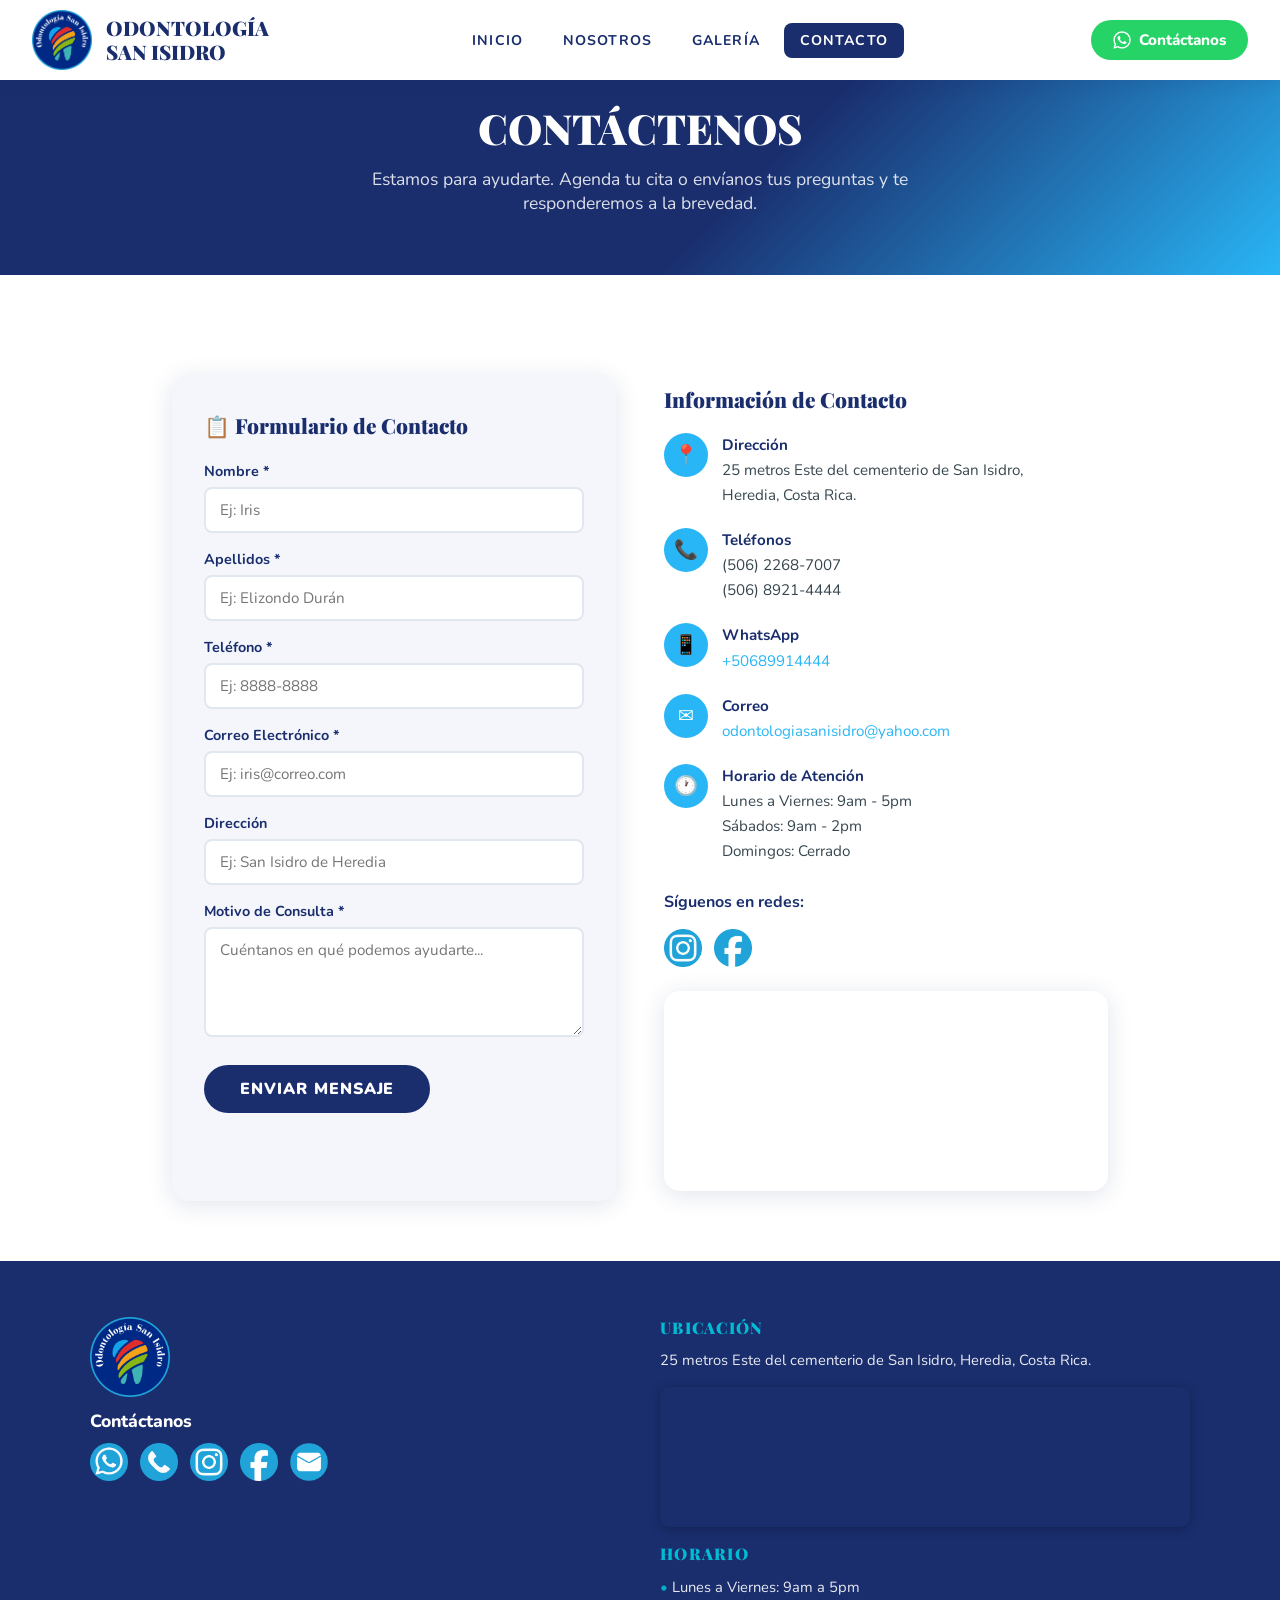
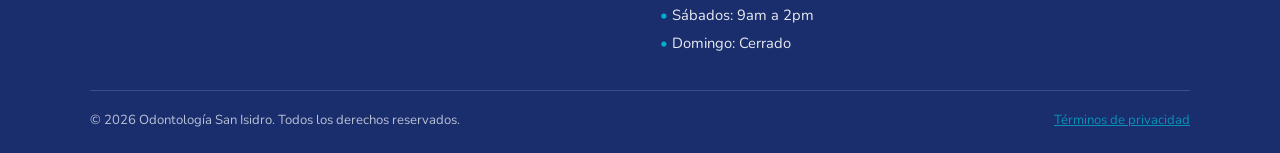
==== contacto.html @ 470cb95d "Base project" ====
<!DOCTYPE html>
  <html lang="es">
    <head>
      <!-- === META TAGS === -->
      <meta charset="UTF-8">
      <meta name="viewport" content="width=device-width, initial-scale=1.0">
      <meta name="autor" content="Iris Bejarano Durán">
      <meta name="owner" content="Odontología San Isidro">
      <meta name="description" content="Contáctanos en Odontología San Isidro. Agenda tu cita o resuelve tus dudas con nuestro equipo.">
      <meta name="keywords" content="odontología, san isidro, contacto, cita, consulta, formulario">
      <meta name="og:title" content="Contacto - Odontología San Isidro">
      <meta name="language" content="spanish">
      <meta name="distribution" content="global">
      <meta name="robots" content="index, follow">
      <!-- Link CSS principal -->
      <link rel="stylesheet" href="css/styles.css">
      <!-- Favicon -->
      <link rel="shortcut icon" href="img/logos/logoOSI.ico" type="image/x-icon">
      <title>Contacto - Odontología San Isidro</title>
    </head>
      <body>
        <!-- ===== HEADER FIJO ===== -->
        <header class="header">
          <div class="logo">
            <img src="img/logos/LogoOSI.png" alt="Logo Odontología San Isidro">
            <h1>ODONTOLOGÍA <br>SAN ISIDRO</h1>
          </div>
          <input type="checkbox" id="menu-bar">
          <label for="menu-bar" class="icon-menu">&#9776;</label>

          <nav class="menu">
            <a href="index.html">INICIO</a>
            <a href="nosotros.html">NOSOTROS</a>
            <a href="galeria.html">GALERÍA</a>
            <a href="contacto.html" class="activo">CONTACTO</a>
          </nav>

          <a href="https://wa.me/50689914444" class="btn-whatsapp" target="_blank" rel="noopener">
            <img src="img/whatsapp.png" alt="WhatsApp">
            <span>Contáctanos</span>
          </a>
        </header>
        <!-- / HEADER -->

        <!-- ===== HERO DE PÁGINA ===== -->
        <section class="page-hero">
          <h2>CONTÁCTENOS</h2>
          <p>Estamos para ayudarte. Agenda tu cita o envíanos tus preguntas y te responderemos a la brevedad.</p>
        </section>
        <!-- / HERO -->

        <!-- ===== CONTENIDO PRINCIPAL ===== -->
        <main>
          <section class="page-section">
            <div class="contacto-grid">
              <div class="contacto-form-completo">
                <h3>&#128203; Formulario de Contacto</h3>
                <div class="form-grupo">
                  <label for="nombre">Nombre *</label>
                  <input
                    type="text"
                    id="nombre"
                    name="nombre"
                    placeholder="Ej: Iris"
                    required
                    aria-required="true"
                    aria-label="Nombre">
                </div>

                <div class="form-grupo">
                  <label for="apellidos">Apellidos *</label>
                  <input
                    type="text"
                    id="apellidos"
                    name="apellidos"
                    placeholder="Ej: Elizondo Durán"
                    required
                    aria-required="true"
                    aria-label="Apellidos">
                </div>

                <div class="form-grupo">
                  <label for="telefono">Teléfono *</label>
                  <input
                    type="tel"
                    id="telefono"
                    name="telefono"
                    placeholder="Ej: 8888-8888"
                    required
                    aria-required="true"
                    aria-label="Teléfono">
                </div>

                <div class="form-grupo">
                  <label for="correo">Correo Electrónico *</label>
                  <input
                    type="email"
                    id="correo"
                    name="correo"
                    placeholder="Ej: iris@correo.com"
                    required
                    aria-required="true"
                    aria-label="Correo electrónico">
                </div>

                <div class="form-grupo">
                  <label for="direccion">Dirección</label>
                  <input
                    type="text"
                    id="direccion"
                    name="direccion"
                    placeholder="Ej: San Isidro de Heredia"
                    aria-label="Dirección">
                </div>

                <div class="form-grupo">
                  <label for="motivo">Motivo de Consulta *</label>
                  <textarea
                    id="motivo"
                    name="motivo"
                    placeholder="Cuéntanos en qué podemos ayudarte..."
                    required
                    aria-required="true"
                    aria-label="Motivo de consulta"></textarea>
                </div>

                <button class="btn-contacto-enviar" type="button" onclick="enviarFormulario()">ENVIAR MENSAJE</button>

                <div id="mensaje-ok" style="display:none; margin-top:16px; background:#e8f5e9; border-radius:8px; padding:14px; color:#2e7d32; font-weight:700; font-size:0.95rem;">
                  &#10003; ¡Mensaje enviado! Nos pondremos en contacto pronto.
                </div>
              </div>
              <!-- / FORMULARIO -->

              <!-- INFORMACIÓN DE CONTACTO -->
              <div class="contacto-info">
                <h3>Información de Contacto</h3>

                <div class="info-item">
                  <div class="info-icon">&#128205;</div>
                  <p>
                    <strong>Dirección</strong><br>
                    25 metros Este del cementerio de San Isidro,<br>
                    Heredia, Costa Rica.
                  </p>
                </div>

                <div class="info-item">
                  <div class="info-icon">&#128222;</div>
                  <p>
                    <strong>Teléfonos</strong><br>
                    (506) 2268-7007<br>
                    (506) 8921-4444
                  </p>
                </div>

                <div class="info-item">
                  <div class="info-icon">&#128241;</div>
                  <p>
                    <strong>WhatsApp</strong><br>
                    <a href="https://wa.me/50689914444" style="color: var(--azul-claro);">+50689914444</a>
                  </p>
                </div>

                <div class="info-item">
                  <div class="info-icon">&#9993;</div>
                  <p>
                    <strong>Correo</strong><br>
                    <a href="mailto:odontologiasanisidro@yahoo.com" style="color: var(--azul-claro);">odontologiasanisidro@yahoo.com</a>
                  </p>
                </div>

                <div class="info-item">
                  <div class="info-icon">&#128336;</div>
                  <p>
                    <strong>Horario de Atención</strong><br>
                    Lunes a Viernes: 9am - 5pm<br>
                    Sábados: 9am - 2pm<br>
                    Domingos: Cerrado
                  </p>
                </div>

                <!-- Redes sociales -->
                <div style="margin-top:24px;">
                  <p style="font-weight:700; color:var(--azul-oscuro); margin-bottom:12px;">Síguenos en redes:</p>
                      <div class="redes">
                      <a href="https://www.instagram.com/odontologiasanisidroheredia/" class="red-social" title="Instagram" aria-label="Instagram" target="_blank"><img src="img/footer/instagram.png" alt="Instagram"></a>
                      <a href="https://www.facebook.com/OSIdentista?locale=es_LA" class="red-social" title="Facebook" aria-label="Facebook" target="_blank"><img src="img/footer/facebook.png" alt="Facebook"></a>
                    </div>
                </div>

                <!-- Mapa -->
                <div class="mapa-contacto">
                  <iframe
                    src="https://www.google.com/maps/embed?pb=!1m14!1m8!1m3!1d1651.9705810717533!2d-84.05519433556701!3d10.01104892174912!3m2!1i1024!2i768!4f13.1!3m3!1m2!1s0x8fa0e5df05b0f059%3A0xe1b28909065c29e3!2sOdontolog%C3%ADa%20San%20Isidro!5e0!3m2!1ses-419!2scr!4v1772909238999!5m2!1ses-419!2scr" width="400" height="300" style="border:0;" allowfullscreen="" loading="lazy" referrerpolicy="no-referrer-when-downgrade" title="Mapa de Odontología San Isidro">
                  </iframe>
                </div>

              </div>
              <!-- / INFO -->

            </div>
          </section>
        </main>
        <!-- / MAIN -->

              <!-- ===== FOOTER ===== -->
              <footer class="footer">
                <div class="footer-contenido">
                  <div class="footer-logo">
                    <img src="img/logos/LogoOSI.png" alt="Logo Odontología San Isidro">
                    <p>Contáctanos</p>
                    <div class="redes">
                      <a href="https://wa.me/89914444" class="red-social" title="WhatsApp" aria-label="WhatsApp" target="_blank"><img src="img/footer/whatsapp.png" alt="WhatsApp"></a>
                      <a href="tel:+50622687007" class="red-social" title="Teléfono" aria-label="Teléfono"><img src="img/footer/telefono.png" alt="Teléfono"></a>
                      <a href="https://www.instagram.com/odontologiasanisidroheredia/" class="red-social" title="Instagram" aria-label="Instagram" target="_blank"><img src="img/footer/instagram.png" alt="Instagram"></a>
                      <a href="https://www.facebook.com/OSIdentista?locale=es_LA" class="red-social" title="Facebook" aria-label="Facebook" target="_blank"><img src="img/footer/facebook.png" alt="Facebook"></a>
                      <a href="mailto:odontologiasanisidro@yahoo.com" class="red-social" title="Email" aria-label="Email"><img src="img/footer/email.png" alt="Email"></a>
                    </div>
                  </div>

                  <div class="footer-info">
                    <h3>UBICACIÓN</h3>
                    <p>25 metros Este del cementerio de San Isidro, Heredia, Costa Rica.</p>

                    <div class="mapa-embed">
                      <iframe
                        src="https://www.google.com/maps/embed?pb=!1m14!1m8!1m3!1d1651.9705810717533!2d-84.05519433556701!3d10.01104892174912!3m2!1i1024!2i768!4f13.1!3m3!1m2!1s0x8fa0e5df05b0f059%3A0xe1b28909065c29e3!2sOdontolog%C3%ADa%20San%20Isidro!5e0!3m2!1ses-419!2scr!4v1772909238999!5m2!1ses-419!2scr" width="400" height="300" style="border:0;" allowfullscreen="" loading="lazy" referrerpolicy="no-referrer-when-downgrade" title="Mapa de Odontología San Isidro">
                      </iframe>
                    </div>

                    <h3 style="margin-top:16px;">HORARIO</h3>
                    <ul>
                      <li>Lunes a Viernes: 9am a 5pm</li>
                      <li>Sábados: 9am a 2pm</li>
                      <li>Domingo: Cerrado</li>
                    </ul>
                  </div>
                  </div>
                </div>

                <!-- Términos de privacidad -->
                <div class="footer-bottom">
                  <span>&copy; 2026 Odontología San Isidro. Todos los derechos reservados.</span>
                  <span>
                    <a href="privacidad.html" target="_blank" rel="noopener noreferrer">Términos de privacidad</a>
                  </span>
                </div>
              </footer>
              <!-- / FOOTER -->

      </body>
  </html>
---- css/styles.css ----
/* =============================================
   STYLES.CSS - Archivo Principal de Estilos
   Llama a todos los archivos CSS del proyecto
   Odontología San Isidro
   ============================================= */

/* === BASE: Variables, reset y estilos globales === */
@import url('base.css');

/* === HEADER: Header fijo, nav y menú hamburguesa === */
@import url('header.css');

/* === INDEX: Banner, tratamientos, elegirnos, casos === */
@import url('index.css');

/* === NOSOTROS: Equipo, misión, visión y valores === */
@import url('nosotros.css');

/* === GALERÍA: Grid de casos y filtros === */
@import url('galeria.css');

/* === CONTACTO: Formulario completo e info === */
@import url('contacto.css');

/* === FOOTER: Footer compartido en todas las páginas === */
@import url('footer.css');

/* === PRIVACIDAD: Política de privacidad === */
@import url('privacidad.css');

/* === RESPONSIVE: Todos los @media queries === */
@import url('responsive.css');
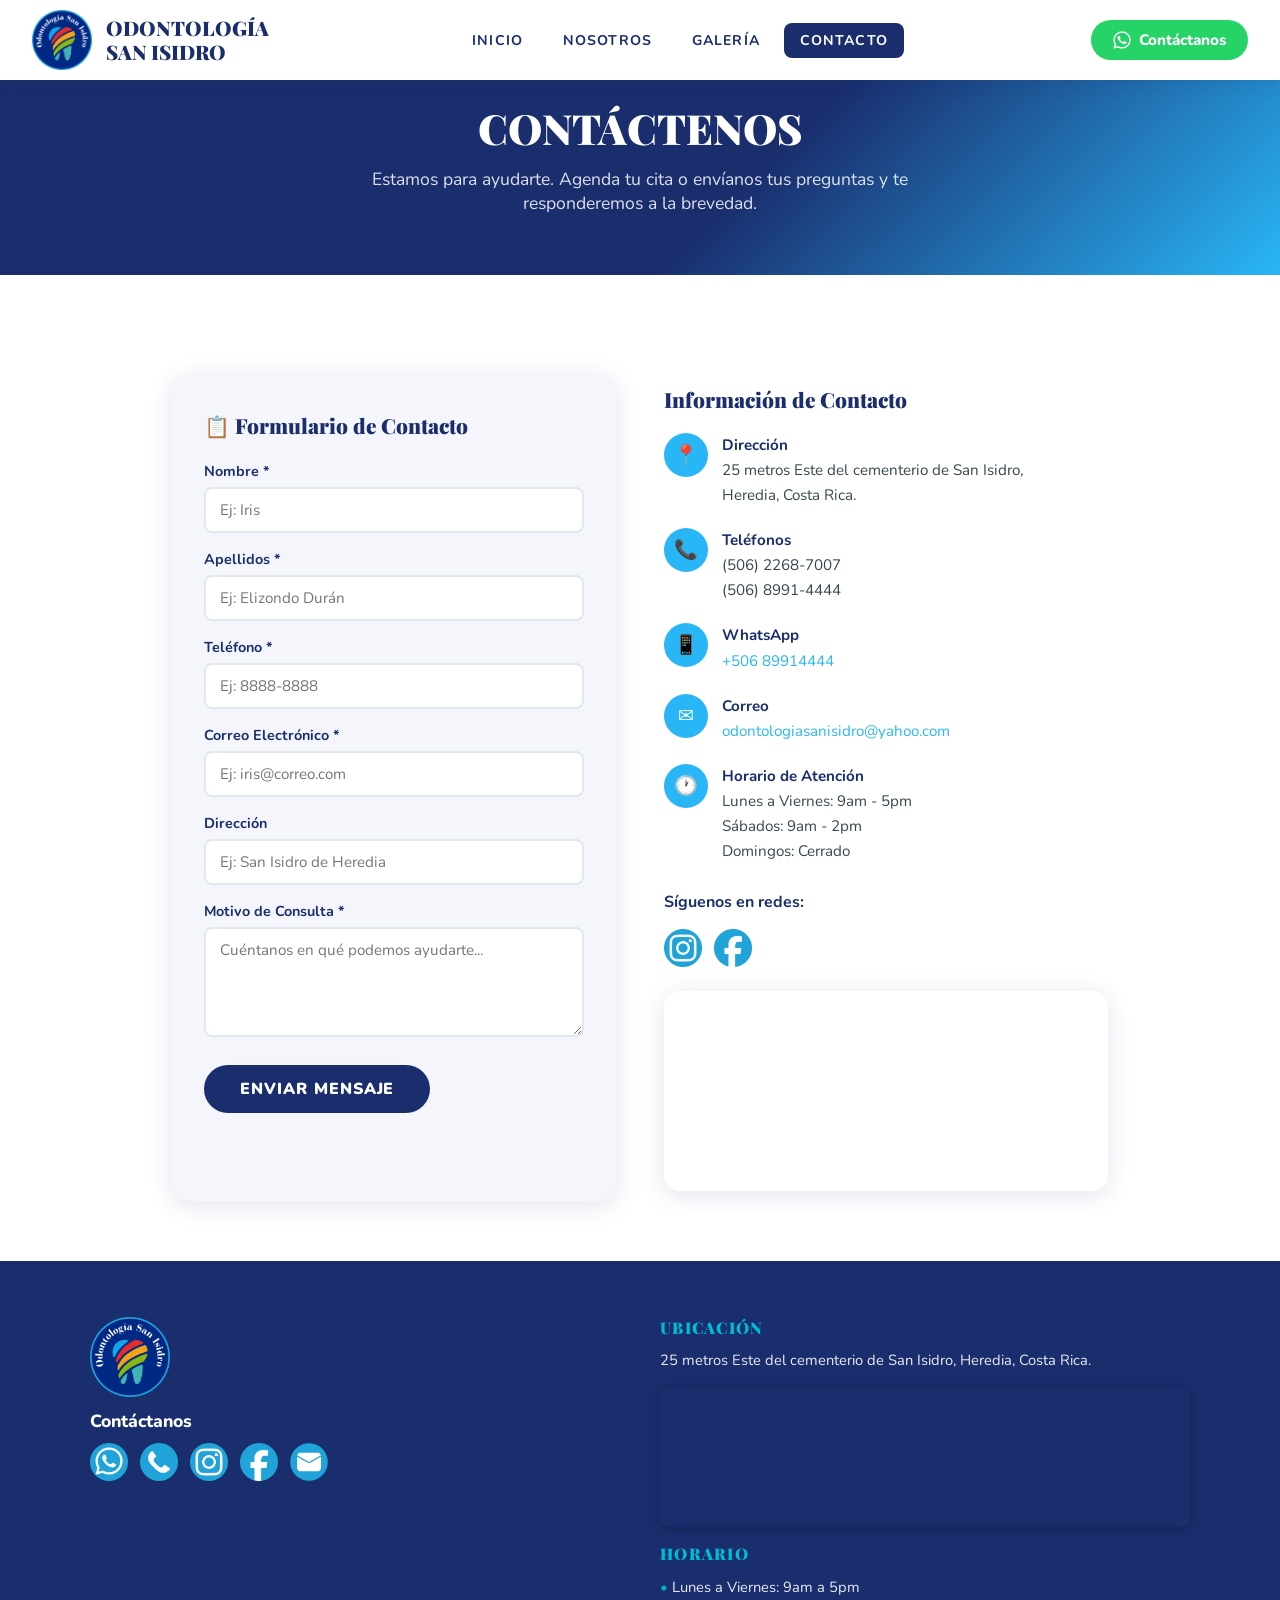
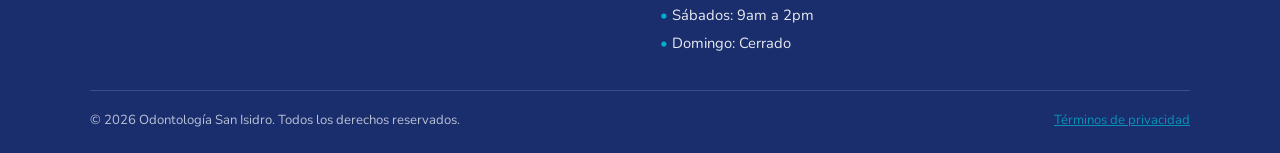
==== commit b82cc740: "changes in contact" ====
--- a/contacto.html
+++ b/contacto.html
@@ -150,7 +150,7 @@
                   <p>
                     <strong>Teléfonos</strong><br>
                     (506) 2268-7007<br>
-                    (506) 8921-4444
+                    (506) 8991-4444
                   </p>
                 </div>
 
@@ -158,7 +158,7 @@
                   <div class="info-icon">&#128241;</div>
                   <p>
                     <strong>WhatsApp</strong><br>
-                    <a href="https://wa.me/50689914444" style="color: var(--azul-claro);">+50689914444</a>
+                    <a href="https://wa.me/50689914444" style="color: var(--azul-claro);">+506 89914444</a>
                   </p>
                 </div>
 
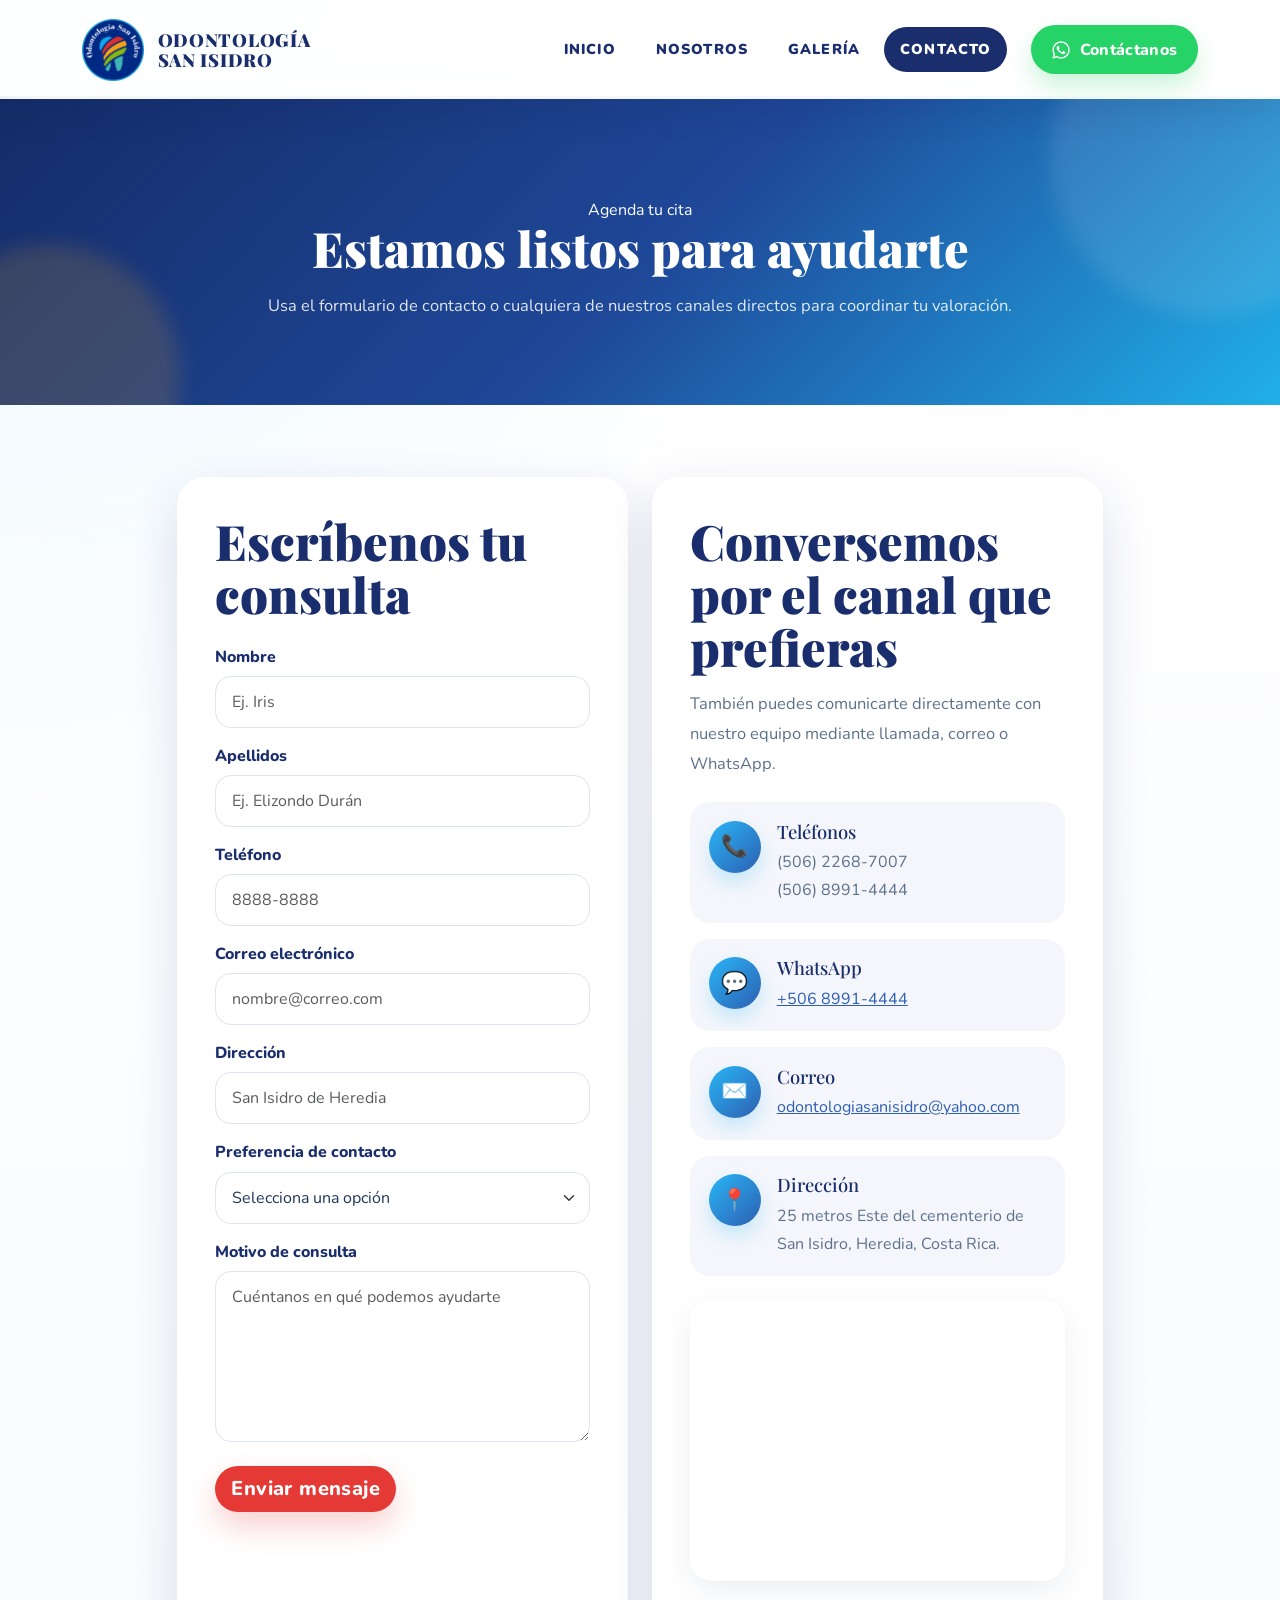
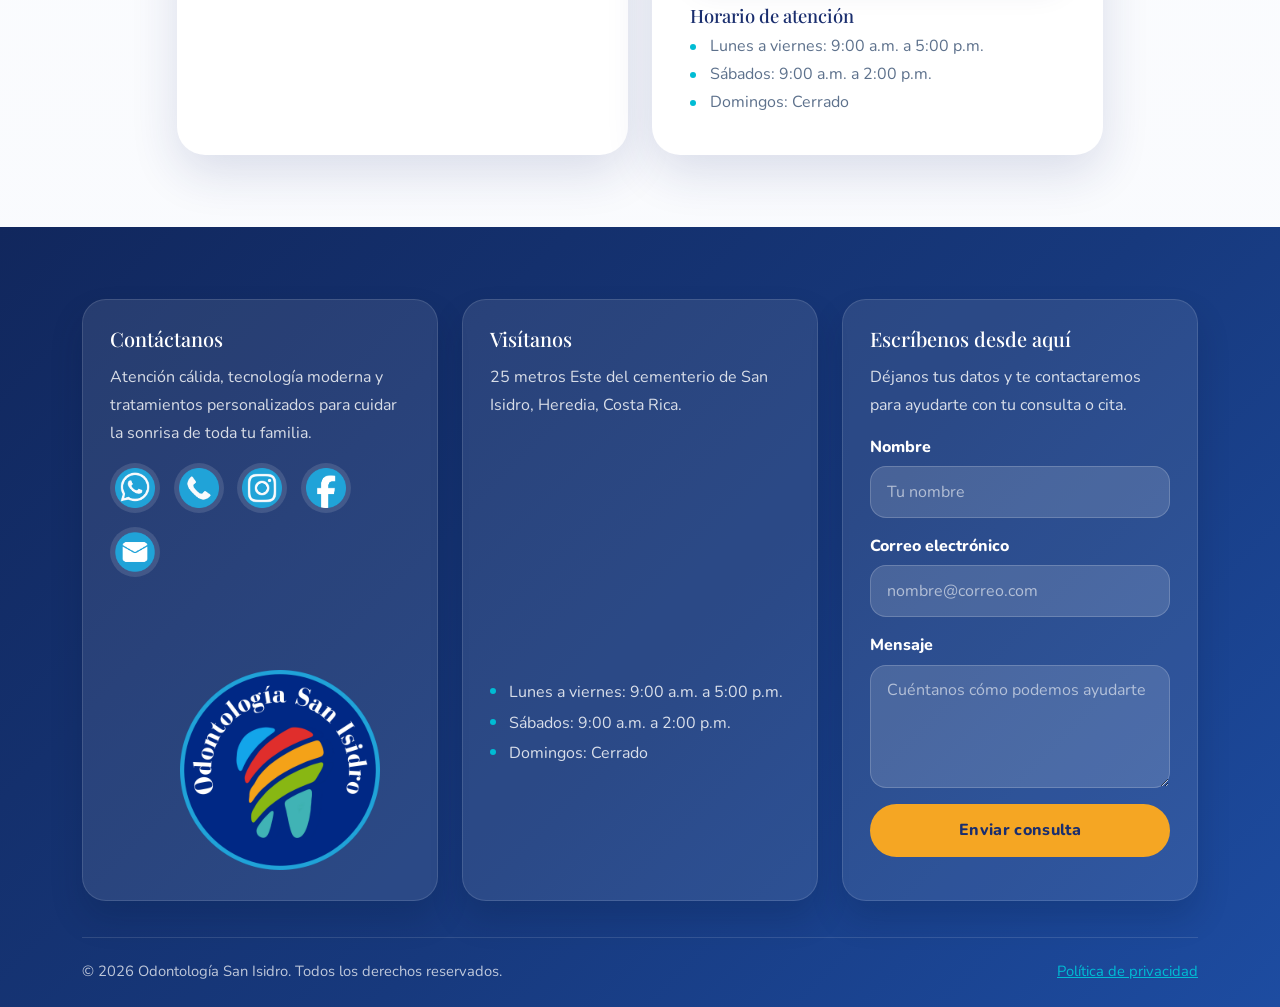
==== commit dd4a1ee9: "btst cambios" ====
--- a/contacto.html
+++ b/contacto.html
@@ -1,253 +1,390 @@
 <!DOCTYPE html>
-  <html lang="es">
-    <head>
-      <!-- === META TAGS === -->
-      <meta charset="UTF-8">
-      <meta name="viewport" content="width=device-width, initial-scale=1.0">
-      <meta name="autor" content="Iris Bejarano Durán">
-      <meta name="owner" content="Odontología San Isidro">
-      <meta name="description" content="Contáctanos en Odontología San Isidro. Agenda tu cita o resuelve tus dudas con nuestro equipo.">
-      <meta name="keywords" content="odontología, san isidro, contacto, cita, consulta, formulario">
-      <meta name="og:title" content="Contacto - Odontología San Isidro">
-      <meta name="language" content="spanish">
-      <meta name="distribution" content="global">
-      <meta name="robots" content="index, follow">
-      <!-- Link CSS principal -->
-      <link rel="stylesheet" href="css/styles.css">
-      <!-- Favicon -->
-      <link rel="shortcut icon" href="img/logos/logoOSI.ico" type="image/x-icon">
-      <title>Contacto - Odontología San Isidro</title>
-    </head>
-      <body>
-        <!-- ===== HEADER FIJO ===== -->
-        <header class="header">
-          <div class="logo">
-            <img src="img/logos/LogoOSI.png" alt="Logo Odontología San Isidro">
-            <h1>ODONTOLOGÍA <br>SAN ISIDRO</h1>
-          </div>
-          <input type="checkbox" id="menu-bar">
-          <label for="menu-bar" class="icon-menu">&#9776;</label>
-
-          <nav class="menu">
-            <a href="index.html">INICIO</a>
-            <a href="nosotros.html">NOSOTROS</a>
-            <a href="galeria.html">GALERÍA</a>
-            <a href="contacto.html" class="activo">CONTACTO</a>
-          </nav>
-
-          <a href="https://wa.me/50689914444" class="btn-whatsapp" target="_blank" rel="noopener">
-            <img src="img/whatsapp.png" alt="WhatsApp">
-            <span>Contáctanos</span>
+<html lang="es">
+  <head>
+    <meta charset="UTF-8">
+    <meta name="viewport" content="width=device-width, initial-scale=1.0">
+    <meta name="author" content="Iris Bejarano Durán">
+    <meta name="owner" content="Odontología San Isidro">
+    <meta name="description" content="Contáctanos para agendar tu cita en Odontología San Isidro o resolver dudas sobre nuestros tratamientos.">
+    <meta name="keywords" content="contacto clínica dental, cita odontológica, WhatsApp dentista, Heredia">
+    <meta name="robots" content="index, follow">
+    <link rel="stylesheet" href="css/bootstrap.min.css">
+    <link rel="stylesheet" href="css/styles.css">
+    <link rel="shortcut icon" href="img/logos/logoOSI.ico" type="image/x-icon">
+    <title>Contacto | Odontología San Isidro</title>
+  </head>
+  <body>
+    <header>
+      <nav class="navbar navbar-expand-lg fixed-top navbar-shell">
+        <div class="container">
+          <a class="navbar-brand brand-lockup" href="index.html">
+            <img src="img/logos/LogoOSI.png" alt="Logo de Odontología San Isidro">
+            <span class="brand-text">ODONTOLOGÍA<br>SAN ISIDRO</span>
           </a>
-        </header>
-        <!-- / HEADER -->
-
-        <!-- ===== HERO DE PÁGINA ===== -->
-        <section class="page-hero">
-          <h2>CONTÁCTENOS</h2>
-          <p>Estamos para ayudarte. Agenda tu cita o envíanos tus preguntas y te responderemos a la brevedad.</p>
-        </section>
-        <!-- / HERO -->
-
-        <!-- ===== CONTENIDO PRINCIPAL ===== -->
-        <main>
-          <section class="page-section">
-            <div class="contacto-grid">
-              <div class="contacto-form-completo">
-                <h3>&#128203; Formulario de Contacto</h3>
-                <div class="form-grupo">
-                  <label for="nombre">Nombre *</label>
-                  <input
+
+          <button class="navbar-toggler" type="button" data-bs-toggle="collapse" data-bs-target="#mainNav" aria-controls="mainNav" aria-expanded="false" aria-label="Abrir navegación">
+            <span class="navbar-toggler-icon"></span>
+          </button>
+
+          <div class="collapse navbar-collapse" id="mainNav">
+            <ul class="navbar-nav ms-auto align-items-lg-center gap-lg-2">
+              <li class="nav-item">
+                <a class="nav-link" href="index.html">Inicio</a>
+              </li>
+              <li class="nav-item">
+                <a class="nav-link" href="nosotros.html">Nosotros</a>
+              </li>
+              <li class="nav-item">
+                <a class="nav-link" href="galeria.html">Galería</a>
+              </li>
+              <li class="nav-item">
+                <a class="nav-link active" aria-current="page" href="contacto.html">Contacto</a>
+              </li>
+              <li class="nav-item ms-lg-3">
+                <a class="btn btn-whatsapp" href="https://wa.me/50689914444" target="_blank" rel="noopener">
+                  <img src="img/whatsapp.png" alt="Ícono de WhatsApp">
+                  <span>Contáctanos</span>
+                </a>
+              </li>
+            </ul>
+          </div>
+        </div>
+      </nav>
+    </header>
+
+    <main>
+      <section class="page-hero">
+        <div class="container text-center">
+          <span class="hero-chip">Agenda tu cita</span>
+          <h1 class="section-title text-white">Estamos listos para ayudarte</h1>
+          <p class="section-copy section-copy-light mx-auto">Usa el formulario de contacto o cualquiera de nuestros canales directos para coordinar tu valoración.</p>
+        </div>
+      </section>
+
+    <section class="py-5">
+      <div class="container py-lg-4">
+        <div class="row g-4 justify-content-center">
+          
+          <div class="col-lg-5">
+            <div class="contact-form-card h-100">
+
+              <div class="mb-4">
+                <h2 class="section-title mb-0">Escríbenos tu consulta</h2>
+              </div>
+
+              <form 
+                id="contactForm"
+                class="needs-validation"
+                data-form-type="contacto"
+                data-success-message="¡Mensaje enviado! Nos pondremos en contacto muy pronto."
+                novalidate
+              >
+
+                <div class="mb-3">
+                  <label class="form-label" for="nombre">Nombre</label>
+                  <input 
+                    class="form-control"
                     type="text"
                     id="nombre"
                     name="nombre"
-                    placeholder="Ej: Iris"
-                    required
-                    aria-required="true"
-                    aria-label="Nombre">
-                </div>
-
-                <div class="form-grupo">
-                  <label for="apellidos">Apellidos *</label>
-                  <input
+                    placeholder="Ej. Iris"
+                    required
+                  >
+                  <div class="invalid-feedback">
+                    Por favor ingresa tu nombre.
+                  </div>
+                </div>
+
+                <div class="mb-3">
+                  <label class="form-label" for="apellidos">Apellidos</label>
+                  <input 
+                    class="form-control"
                     type="text"
                     id="apellidos"
                     name="apellidos"
-                    placeholder="Ej: Elizondo Durán"
-                    required
-                    aria-required="true"
-                    aria-label="Apellidos">
-                </div>
-
-                <div class="form-grupo">
-                  <label for="telefono">Teléfono *</label>
-                  <input
+                    placeholder="Ej. Elizondo Durán"
+                    required
+                  >
+                  <div class="invalid-feedback">
+                    Por favor ingresa tus apellidos.
+                  </div>
+                </div>
+
+                <div class="mb-3">
+                  <label class="form-label" for="telefono">Teléfono</label>
+                  <input 
+                    class="form-control"
                     type="tel"
                     id="telefono"
                     name="telefono"
-                    placeholder="Ej: 8888-8888"
-                    required
-                    aria-required="true"
-                    aria-label="Teléfono">
-                </div>
-
-                <div class="form-grupo">
-                  <label for="correo">Correo Electrónico *</label>
-                  <input
+                    placeholder="8888-8888"
+                    required
+                  >
+                  <div class="invalid-feedback">
+                    Por favor ingresa tu teléfono.
+                  </div>
+                </div>
+
+                <div class="mb-3">
+                  <label class="form-label" for="correo">Correo electrónico</label>
+                  <input 
+                    class="form-control"
                     type="email"
                     id="correo"
                     name="correo"
-                    placeholder="Ej: iris@correo.com"
-                    required
-                    aria-required="true"
-                    aria-label="Correo electrónico">
-                </div>
-
-                <div class="form-grupo">
-                  <label for="direccion">Dirección</label>
-                  <input
+                    placeholder="nombre@correo.com"
+                    required
+                  >
+                  <div class="invalid-feedback">
+                    Ingresa un correo válido.
+                  </div>
+                </div>
+
+                <div class="mb-3">
+                  <label class="form-label" for="direccion">Dirección</label>
+                  <input 
+                    class="form-control"
                     type="text"
                     id="direccion"
                     name="direccion"
-                    placeholder="Ej: San Isidro de Heredia"
-                    aria-label="Dirección">
-                </div>
-
-                <div class="form-grupo">
-                  <label for="motivo">Motivo de Consulta *</label>
-                  <textarea
+                    placeholder="San Isidro de Heredia"
+                  >
+                </div>
+
+                <div class="mb-3">
+                  <label class="form-label" for="preferencia">
+                    Preferencia de contacto
+                  </label>
+
+                  <select 
+                    class="form-select"
+                    id="preferencia"
+                    name="preferencia"
+                  >
+                    <option value="">Selecciona una opción</option>
+                    <option>WhatsApp</option>
+                    <option>Llamada telefónica</option>
+                    <option>Correo electrónico</option>
+                  </select>
+                </div>
+
+                <div class="mb-4">
+                  <label class="form-label" for="motivo">
+                    Motivo de consulta
+                  </label>
+
+                  <textarea 
+                    class="form-control"
                     id="motivo"
                     name="motivo"
-                    placeholder="Cuéntanos en qué podemos ayudarte..."
-                    required
-                    aria-required="true"
-                    aria-label="Motivo de consulta"></textarea>
-                </div>
-
-                <button class="btn-contacto-enviar" type="button" onclick="enviarFormulario()">ENVIAR MENSAJE</button>
-
-                <div id="mensaje-ok" style="display:none; margin-top:16px; background:#e8f5e9; border-radius:8px; padding:14px; color:#2e7d32; font-weight:700; font-size:0.95rem;">
-                  &#10003; ¡Mensaje enviado! Nos pondremos en contacto pronto.
-                </div>
-              </div>
-              <!-- / FORMULARIO -->
-
-              <!-- INFORMACIÓN DE CONTACTO -->
-              <div class="contacto-info">
-                <h3>Información de Contacto</h3>
-
-                <div class="info-item">
-                  <div class="info-icon">&#128205;</div>
-                  <p>
-                    <strong>Dirección</strong><br>
-                    25 metros Este del cementerio de San Isidro,<br>
-                    Heredia, Costa Rica.
-                  </p>
-                </div>
-
-                <div class="info-item">
-                  <div class="info-icon">&#128222;</div>
-                  <p>
-                    <strong>Teléfonos</strong><br>
-                    (506) 2268-7007<br>
-                    (506) 8991-4444
-                  </p>
-                </div>
-
-                <div class="info-item">
-                  <div class="info-icon">&#128241;</div>
-                  <p>
-                    <strong>WhatsApp</strong><br>
-                    <a href="https://wa.me/50689914444" style="color: var(--azul-claro);">+506 89914444</a>
-                  </p>
-                </div>
-
-                <div class="info-item">
-                  <div class="info-icon">&#9993;</div>
-                  <p>
-                    <strong>Correo</strong><br>
-                    <a href="mailto:odontologiasanisidro@yahoo.com" style="color: var(--azul-claro);">odontologiasanisidro@yahoo.com</a>
-                  </p>
-                </div>
-
-                <div class="info-item">
-                  <div class="info-icon">&#128336;</div>
-                  <p>
-                    <strong>Horario de Atención</strong><br>
-                    Lunes a Viernes: 9am - 5pm<br>
-                    Sábados: 9am - 2pm<br>
-                    Domingos: Cerrado
-                  </p>
-                </div>
-
-                <!-- Redes sociales -->
-                <div style="margin-top:24px;">
-                  <p style="font-weight:700; color:var(--azul-oscuro); margin-bottom:12px;">Síguenos en redes:</p>
-                      <div class="redes">
-                      <a href="https://www.instagram.com/odontologiasanisidroheredia/" class="red-social" title="Instagram" aria-label="Instagram" target="_blank"><img src="img/footer/instagram.png" alt="Instagram"></a>
-                      <a href="https://www.facebook.com/OSIdentista?locale=es_LA" class="red-social" title="Facebook" aria-label="Facebook" target="_blank"><img src="img/footer/facebook.png" alt="Facebook"></a>
+                    rows="6"
+                    placeholder="Cuéntanos en qué podemos ayudarte"
+                    required
+                  ></textarea>
+
+                  <div class="invalid-feedback">
+                    Escribe el motivo de tu consulta.
+                  </div>
+                </div>
+
+                <div class=" d-sm-flex">
+                  <button 
+                    class="btn btn-brand-primary btn-lg "
+                    type="submit"
+                  >
+                    Enviar mensaje
+                  </button>
+                </div>
+
+                <div class="mt-3">
+                  <div class="form-status" role="status" aria-live="polite"></div>
+                </div>
+
+              </form>
+            </div>
+          </div>
+
+          <!-- PANEL DERECHO -->
+          <div class="col-lg-5">
+            <div class="contact-side-panel h-100">
+
+              <div class="mb-4">
+                <h2 class="section-title mb-3">Conversemos por el canal que prefieras</h2>
+                <p class="section-copy mb-0">
+                  También puedes comunicarte directamente con nuestro equipo mediante llamada, correo o WhatsApp.
+                </p>
+              </div>
+
+              <div class="row row-cols-1 row-cols-sm-2 row-cols-lg-1 g-3">
+                <div class="col">
+                  <article class="contact-info-card h-100">
+                    <div class="contact-icon">📞</div>
+                    <div>
+                      <h3>Teléfonos</h3>
+                      <p>
+                        (506) 2268-7007<br>
+                        (506) 8991-4444
+                      </p>
                     </div>
-                </div>
-
-                <!-- Mapa -->
-                <div class="mapa-contacto">
-                  <iframe
-                    src="https://www.google.com/maps/embed?pb=!1m14!1m8!1m3!1d1651.9705810717533!2d-84.05519433556701!3d10.01104892174912!3m2!1i1024!2i768!4f13.1!3m3!1m2!1s0x8fa0e5df05b0f059%3A0xe1b28909065c29e3!2sOdontolog%C3%ADa%20San%20Isidro!5e0!3m2!1ses-419!2scr!4v1772909238999!5m2!1ses-419!2scr" width="400" height="300" style="border:0;" allowfullscreen="" loading="lazy" referrerpolicy="no-referrer-when-downgrade" title="Mapa de Odontología San Isidro">
-                  </iframe>
-                </div>
-
-              </div>
-              <!-- / INFO -->
-
-            </div>
-          </section>
-        </main>
-        <!-- / MAIN -->
-
-              <!-- ===== FOOTER ===== -->
-              <footer class="footer">
-                <div class="footer-contenido">
-                  <div class="footer-logo">
-                    <img src="img/logos/LogoOSI.png" alt="Logo Odontología San Isidro">
-                    <p>Contáctanos</p>
-                    <div class="redes">
-                      <a href="https://wa.me/89914444" class="red-social" title="WhatsApp" aria-label="WhatsApp" target="_blank"><img src="img/footer/whatsapp.png" alt="WhatsApp"></a>
-                      <a href="tel:+50622687007" class="red-social" title="Teléfono" aria-label="Teléfono"><img src="img/footer/telefono.png" alt="Teléfono"></a>
-                      <a href="https://www.instagram.com/odontologiasanisidroheredia/" class="red-social" title="Instagram" aria-label="Instagram" target="_blank"><img src="img/footer/instagram.png" alt="Instagram"></a>
-                      <a href="https://www.facebook.com/OSIdentista?locale=es_LA" class="red-social" title="Facebook" aria-label="Facebook" target="_blank"><img src="img/footer/facebook.png" alt="Facebook"></a>
-                      <a href="mailto:odontologiasanisidro@yahoo.com" class="red-social" title="Email" aria-label="Email"><img src="img/footer/email.png" alt="Email"></a>
+                  </article>
+                </div>
+
+                <div class="col">
+                  <article class="contact-info-card h-100">
+                    <div class="contact-icon">💬</div>
+                    <div>
+                      <h3>WhatsApp</h3>
+                      <p>
+                        <a href="https://wa.me/50689914444" target="_blank" rel="noopener">
+                          +506 8991-4444
+                        </a>
+                      </p>
                     </div>
-                  </div>
-
-                  <div class="footer-info">
-                    <h3>UBICACIÓN</h3>
-                    <p>25 metros Este del cementerio de San Isidro, Heredia, Costa Rica.</p>
-
-                    <div class="mapa-embed">
-                      <iframe
-                        src="https://www.google.com/maps/embed?pb=!1m14!1m8!1m3!1d1651.9705810717533!2d-84.05519433556701!3d10.01104892174912!3m2!1i1024!2i768!4f13.1!3m3!1m2!1s0x8fa0e5df05b0f059%3A0xe1b28909065c29e3!2sOdontolog%C3%ADa%20San%20Isidro!5e0!3m2!1ses-419!2scr!4v1772909238999!5m2!1ses-419!2scr" width="400" height="300" style="border:0;" allowfullscreen="" loading="lazy" referrerpolicy="no-referrer-when-downgrade" title="Mapa de Odontología San Isidro">
-                      </iframe>
+                  </article>
+                </div>
+
+                <div class="col">
+                  <article class="contact-info-card h-100">
+                    <div class="contact-icon">✉️</div>
+                    <div>
+                      <h3>Correo</h3>
+                      <p>
+                        <a href="mailto:odontologiasanisidro@yahoo.com">
+                          odontologiasanisidro@yahoo.com
+                        </a>
+                      </p>
                     </div>
-
-                    <h3 style="margin-top:16px;">HORARIO</h3>
-                    <ul>
-                      <li>Lunes a Viernes: 9am a 5pm</li>
-                      <li>Sábados: 9am a 2pm</li>
-                      <li>Domingo: Cerrado</li>
-                    </ul>
-                  </div>
-                  </div>
-                </div>
-
-                <!-- Términos de privacidad -->
-                <div class="footer-bottom">
-                  <span>&copy; 2026 Odontología San Isidro. Todos los derechos reservados.</span>
-                  <span>
-                    <a href="privacidad.html" target="_blank" rel="noopener noreferrer">Términos de privacidad</a>
-                  </span>
-                </div>
-              </footer>
-              <!-- / FOOTER -->
-
-      </body>
-  </html>
+                  </article>
+                </div>
+                
+                <div class="col">
+                  <article class="contact-info-card h-100">
+                    <div class="contact-icon">📍</div>
+                    <div>
+                      <h3>Dirección</h3>
+                      <p>
+                        25 metros Este del cementerio de San Isidro,
+                        Heredia, Costa Rica.
+                      </p>
+                    </div>
+                  </article>
+                </div>
+                
+              </div>
+
+              <div class="contact-map mt-4">
+                <div class="ratio ratio-4x3">
+                  <iframe 
+                    src="https://www.google.com/maps/embed?pb=!1m14!1m8!1m3!1d1651.9705810717533!2d-84.05519433556701!3d10.01104892174912!3m2!1i1024!2i768!4f13.1!3m3!1m2!1s0x8fa0e5df05b0f059%3A0xe1b28909065c29e3!2sOdontolog%C3%ADa%20San%20Isidro!5e0!3m2!1ses-419!2scr!4v1772909238999!5m2!1ses-419!2scr"
+                    style="border:0;"
+                    allowfullscreen=""
+                    loading="lazy"
+                    referrerpolicy="no-referrer-when-downgrade"
+                    title="Mapa de Odontología San Isidro"
+                  ></iframe>
+                </div>
+              </div>
+
+              <div class="contact-hours mt-4">
+                <h3>Horario de atención</h3>
+
+                <ul>
+                  <li>Lunes a viernes: 9:00 a.m. a 5:00 p.m.</li>
+                  <li>Sábados: 9:00 a.m. a 2:00 p.m.</li>
+                  <li>Domingos: Cerrado</li>
+                </ul>
+              </div>
+
+            </div>
+          </div>
+
+        </div>
+      </div>
+    </section>
+    </main>
+
+    <footer class="site-footer">
+      <div class="container">
+        <div class="row g-4 footer-grid">
+          <div class="col-lg-4">
+            <div class="footer-brand footer-card">
+              <h3>Contáctanos</h3>
+              <p>Atención cálida, tecnología moderna y tratamientos personalizados para cuidar la sonrisa de toda tu familia.</p>
+              <div class="social-links">
+                <a class="social-link" href="https://wa.me/50689914444" title="WhatsApp" aria-label="WhatsApp" target="_blank" rel="noopener">
+                  <img src="img/footer/whatsapp.png" alt="WhatsApp">
+                </a>
+                <a class="social-link" href="tel:+50622687007" title="Teléfono" aria-label="Teléfono">
+                  <img src="img/footer/telefono.png" alt="Teléfono">
+                </a>
+                <a class="social-link" href="https://www.instagram.com/odontologiasanisidroheredia/" title="Instagram" aria-label="Instagram" target="_blank" rel="noopener">
+                  <img src="img/footer/instagram.png" alt="Instagram">
+                </a>
+                <a class="social-link" href="https://www.facebook.com/OSIdentista?locale=es_LA" title="Facebook" aria-label="Facebook" target="_blank" rel="noopener">
+                  <img src="img/footer/facebook.png" alt="Facebook">
+                </a>
+                <a class="social-link" href="mailto:odontologiasanisidro@yahoo.com" title="Correo electrónico" aria-label="Correo electrónico">
+                  <img src="img/footer/email.png" alt="Correo electrónico">
+                </a>
+                <img class="logo-footer" src="img/logos/LogoOSI.png" alt="Logo de Odontología San Isidro">
+              </div>
+            </div>
+          </div>
+
+          <div class="col-lg-4">
+            <div class="footer-card h-100">
+              <h3>Visítanos</h3>
+              <p>25 metros Este del cementerio de San Isidro, Heredia, Costa Rica.</p>
+              <div class="mapa-embed ratio ratio-4x3">
+                <iframe src="https://www.google.com/maps/embed?pb=!1m14!1m8!1m3!1d1651.9705810717533!2d-84.05519433556701!3d10.01104892174912!3m2!1i1024!2i768!4f13.1!3m3!1m2!1s0x8fa0e5df05b0f059%3A0xe1b28909065c29e3!2sOdontolog%C3%ADa%20San%20Isidro!5e0!3m2!1ses-419!2scr!4v1772909238999!5m2!1ses-419!2scr" style="border:0;" allowfullscreen="" loading="lazy" referrerpolicy="no-referrer-when-downgrade" title="Mapa de Odontología San Isidro"></iframe>
+              </div>
+              <ul class="footer-hours">
+                <li>Lunes a viernes: 9:00 a.m. a 5:00 p.m.</li>
+                <li>Sábados: 9:00 a.m. a 2:00 p.m.</li>
+                <li>Domingos: Cerrado</li>
+              </ul>
+            </div>
+          </div>
+
+          <div class="col-lg-4">
+            <div class="footer-form-card h-100">
+              <h3>Escríbenos desde aquí</h3>
+              <p>Déjanos tus datos y te contactaremos para ayudarte con tu consulta o cita.</p>
+              <form class="footer-contact-form row g-3 needs-validation" data-form-type="footer" data-success-message="Gracias por escribirnos. Te responderemos pronto." novalidate>
+                <div class="col-12">
+                  <label class="form-label" for="footerNombre">Nombre</label>
+                  <input class="form-control" type="text" id="footerNombre" name="nombre" placeholder="Tu nombre" required>
+                  <div class="invalid-feedback">Por favor ingresa tu nombre.</div>
+                </div>
+                <div class="col-12">
+                  <label class="form-label" for="footerCorreo">Correo electrónico</label>
+                  <input class="form-control" type="email" id="footerCorreo" name="correo" placeholder="nombre@correo.com" required>
+                  <div class="invalid-feedback">Ingresa un correo válido.</div>
+                </div>
+                <div class="col-12">
+                  <label class="form-label" for="footerMensaje">Mensaje</label>
+                  <textarea class="form-control" id="footerMensaje" name="mensaje" rows="4" placeholder="Cuéntanos cómo podemos ayudarte" required></textarea>
+                  <div class="invalid-feedback">Escribe un mensaje breve.</div>
+                </div>
+                <div class="col-12">
+                  <button class="btn btn-footer-submit w-100" type="submit">Enviar consulta</button>
+                </div>
+                <div class="col-12">
+                  <div class="form-status" role="status" aria-live="polite"></div>
+                </div>
+              </form>
+            </div>
+          </div>
+        </div>
+
+        <div class="footer-bottom">
+          <span>&copy; 2026 Odontología San Isidro. Todos los derechos reservados.</span>
+          <span><a href="privacidad.html">Política de privacidad</a></span>
+        </div>
+      </div>
+    </footer>
+
+    <script src="js/bootstrap.bundle.min.js"></script>
+    <script src="js/main.js"></script>
+  </body>
+</html>
